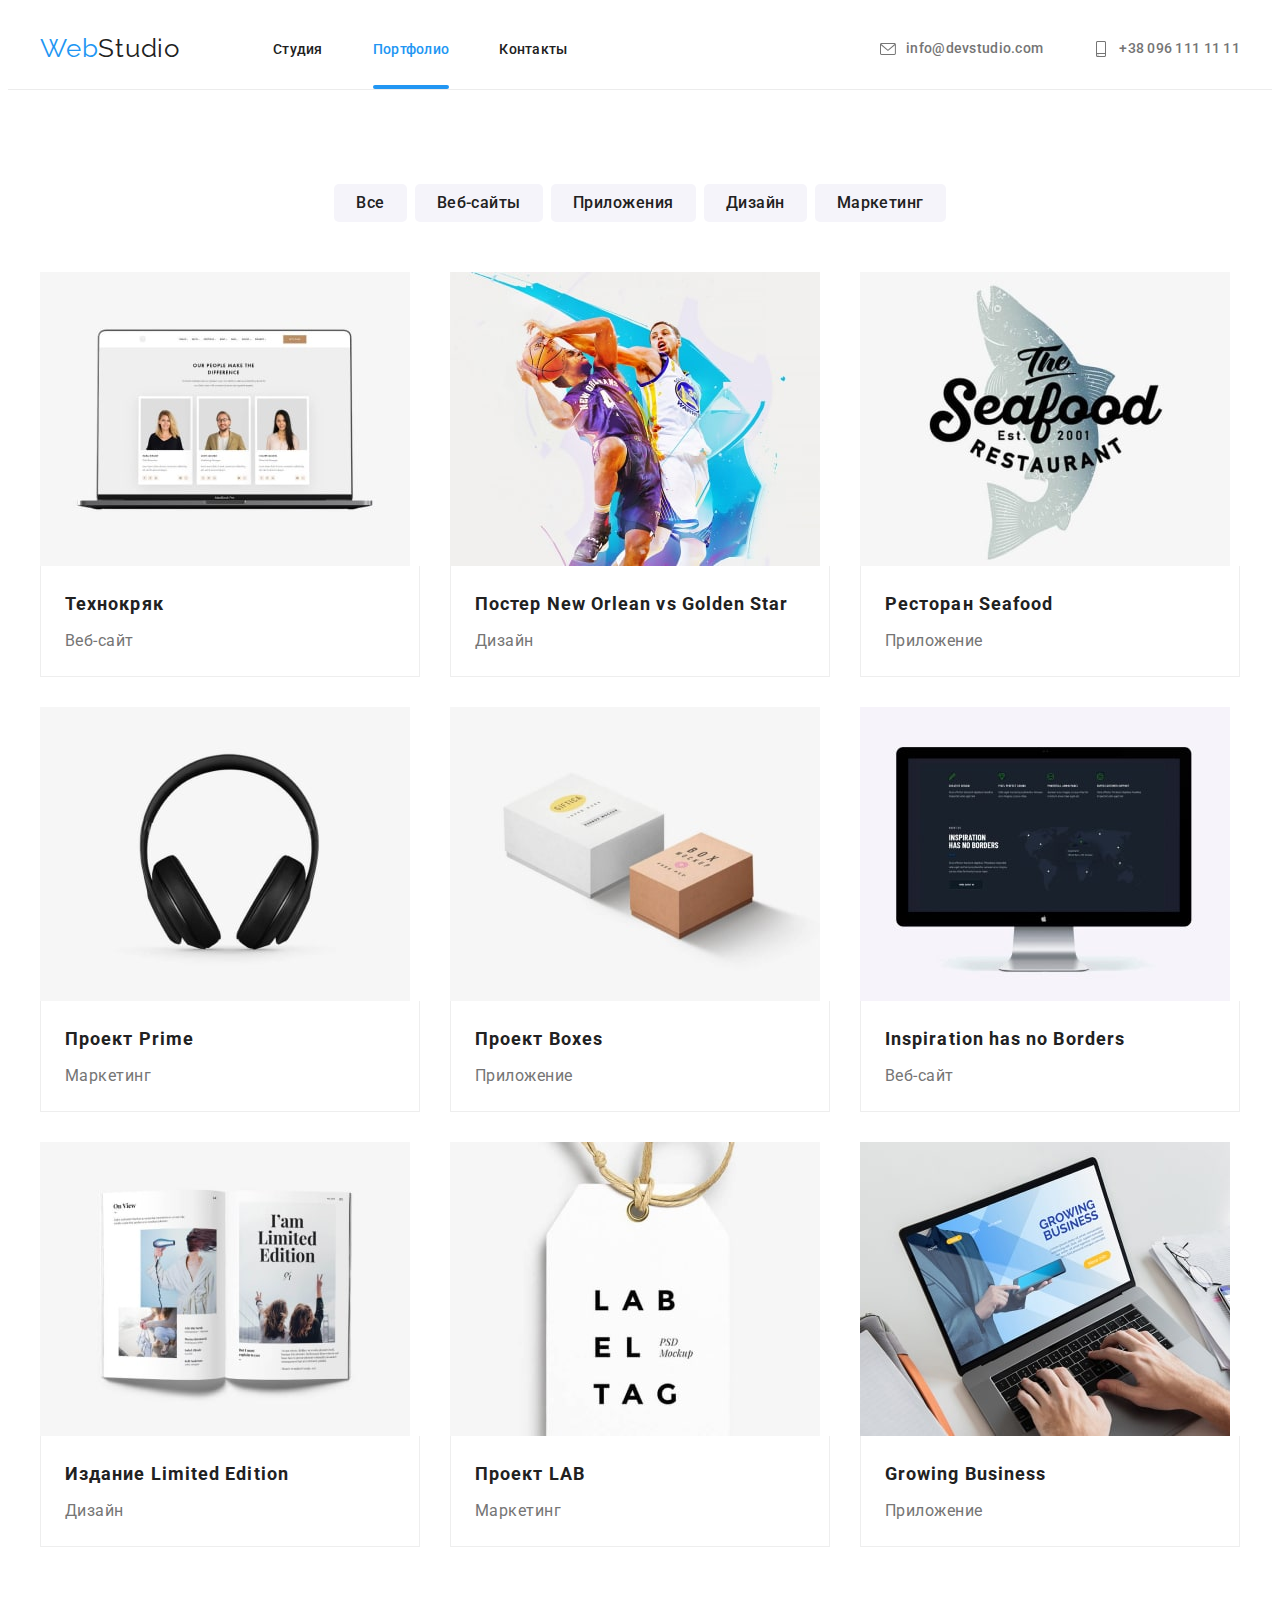
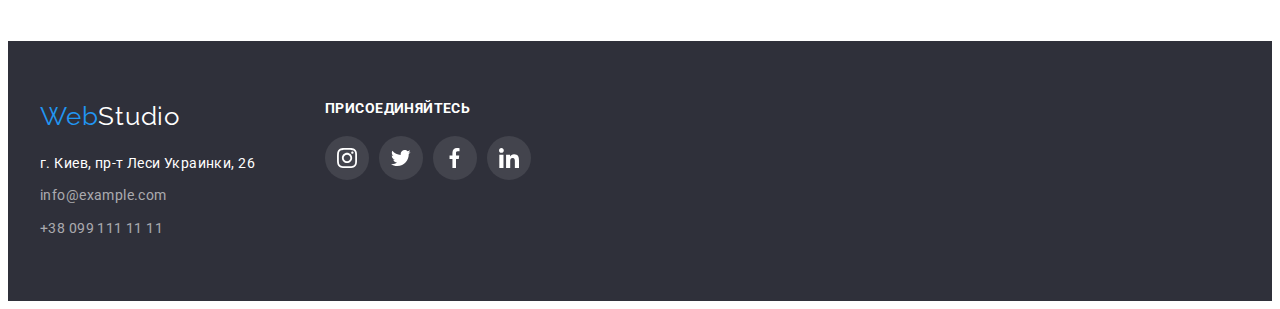
==== portfolio.html @ 11f338d6 "added files" ====
﻿<!DOCTYPE html>
<html lang="ru">
<head>
    <meta charset="UTF-8">
    <meta http-equiv="X-UA-Compatible" content="IE=edge">
    <meta name="viewport" content="width=device-width, initial-scale=1.0">
    <link rel="preconnect" href="https://fonts.googleapis.com">
    <link rel="preconnect" href="https://fonts.gstatic.com" crossorigin>
    <link href="https://fonts.googleapis.com/css2?family=Raleway:wght@700&family=Roboto:wght@400;500;700;900&display=swap" rel="stylesheet">
    <link rel="stylesheet" href="https://cdnjs.cloudflare.com/ajax/libs/modern-normalize/1.1.0/modern-normalize.min.css" integrity="sha512-wpPYUAdjBVSE4KJnH1VR1HeZfpl1ub8YT/NKx4PuQ5NmX2tKuGu6U/JRp5y+Y8XG2tV+wKQpNHVUX03MfMFn9Q==" crossorigin="anonymous" referrerpolicy="no-referrer" />
    <link rel="stylesheet" href="./css/styles.css">
    <title>Web Studio</title>
</head>
<body>
    <!-- header -->
    <header class="header header-portfolio">
       <div class="container flex-center-between">
        <nav class="navigation flex-center-between">
            <a class="logo" lang="en" href="/">Web<span>Studio</span>
            </a>
            <ul class="navigation-list">
                <li class="navigation-item"><a class="navigation-link" href="index.html">Студия</a></li>
                <li class="navigation-item"><a class="navigation-link active" href="portfolio.html">Портфолио</a></li>
                <li class="navigation-item"><a class="navigation-link" href="">Контакты</a></li>
            </ul>
            </nav>
            <div class="connection flex">
                <a class="connection-link" href="mailto:info@devstudio.com">
                    <svg class="connection-icon">
                        <use href="./images/symbol-defs.svg#icon-gray-mail"></use>
                    </svg>
                    <span>info@devstudio.com</span></a>
                <a class="connection-link" href="tel:+380961111111">
                    <svg class="connection-icon">
                        <use href="./images/symbol-defs.svg#icon-gray-smartphone"></use>
                    </svg>
                    <span>+38 096 111 11 11</span></a>
            </div>
       </div>
    </header>
    <!-- main -->
    <main>
        <section class="works section">
            <div class="container">
                <ul class="works-tabs flex-center">
                    <li class="works-tab"><button class="works-button" type="button">Все</button></li>
                    <li class="works-tab"><button class="works-button" type="button">Веб-сайты</button></li>
                    <li class="works-tab"><button class="works-button" type="button">Приложения</button></li>
                    <li class="works-tab"><button class="works-button" type="button">Дизайн</button></li>
                    <li class="works-tab"><button class="works-button" type="button">Маркетинг</button></li>
                </ul>
                <ul class="works-list">
                    <li class="works-item">
                        <a class="works-link" href="">
                        <div class="works-block">
                            <img class="works-img" src="./images/one.jpg" alt="проэкт" width="370">
                            <div class="works-descr">
                                Ресурс предлагает комплексные предложения с разным уровнем функционала и сервисов. Все это позволит посетителю получить исчерпывающие сведения о компании или частном лице.
                            </div>
                        </div>
                       <div class="item-content">
                        <h3 class="works-title">Технокряк</h3>
                        <p class="works-type">Веб-сайт</p>
                        </div>
                       
                        </a>
                    </li>
                    <li class="works-item">
                       <a class="works-link" href="">
                        <div class="works-block">
                            <img class="works-img" src="./images/two.jpg" alt="проэкт" width="370">
                            <div class="works-descr">
                                Ресурс предлагает комплексные предложения с разным уровнем функционала и сервисов. Все это позволит посетителю получить исчерпывающие сведения о компании или частном лице.
                            </div>
                        </div>
                        <div class="item-content">
                            <h3 class="works-title">Постер New Orlean vs Golden Star</h3>
                            <p class="works-type">Дизайн</p>
                        </div>
                        <p class="hidden">Ресурс предлагает комплексные предложения с разным уровнем функционала и сервисов. Все это позволит посетителю получить исчерпывающие сведения о компании или частном лице.</p>
                        
                       </a>
                    </li>
                    <li class="works-item">
                        <a class="works-link" href="">
                        <div class="works-block">
                            <img class="works-img" src="./images/three.jpg" alt="проэкт" width="370">
                            <div class="works-descr">
                                Ресурс предлагает комплексные предложения с разным уровнем функционала и сервисов. Все это позволит посетителю получить исчерпывающие сведения о компании или частном лице.
                            </div>
                        </div>
                       <div class="item-content">
                        <h3 class="works-title">Ресторан Seafood</h3>
                        <p class="works-type">Приложение</p>
                       </div>
                        <p class="hidden">Ресурс предлагает комплексные предложения с разным уровнем функционала и сервисов. Все это позволит посетителю получить исчерпывающие сведения о компании или частном лице.</p>
                        </a>
                    </li>
                    <li class="works-item">
                       <a class="works-link" href="">
                        <div class="works-block">
                            <img class="works-img" src="./images/four.jpg" alt="проэкт" width="370">
                            <div class="works-descr">
                                Ресурс предлагает комплексные предложения с разным уровнем функционала и сервисов. Все это позволит посетителю получить исчерпывающие сведения о компании или частном лице.
                            </div>
                        </div>
                        <div class="item-content">
                            <h3 class="works-title">Проект Prime</h3>
                            <p class="works-type">Маркетинг</p>
                        </div>
                        <p class="hidden">Ресурс предлагает комплексные предложения с разным уровнем функционала и сервисов. Все это позволит посетителю получить исчерпывающие сведения о компании или частном лице.</p>
                       </a>
                    </li>
                    <li class="works-item">
                        <a class="works-link" href="">
                        <div class="works-block">
                            <img class="works-img" src="./images/five.jpg" alt="проэкт" width="370">
                            <div class="works-descr">
                                Ресурс предлагает комплексные предложения с разным уровнем функционала и сервисов. Все это позволит посетителю получить исчерпывающие сведения о компании или частном лице.
                            </div>
                        </div>
                        <div class="item-content">
                            <h3 class="works-title">Проект Boxes</h3>
                            <p class="works-type">Приложение</p>
                        </div>
                        <p class="hidden">Ресурс предлагает комплексные предложения с разным уровнем функционала и сервисов. Все это позволит посетителю получить исчерпывающие сведения о компании или частном лице.</p>
                        </a>
                    </li>
                    <li class="works-item">
                        <a class="works-link" href="">
                        <div class="works-block">
                            <img class="works-img" src="./images/six.jpg" alt="проэкт" width="370">
                            <div class="works-descr">
                                Ресурс предлагает комплексные предложения с разным уровнем функционала и сервисов. Все это позволит посетителю получить исчерпывающие сведения о компании или частном лице.
                            </div>
                        </div>
                        <div class="item-content">
                            <h3 class="works-title">Inspiration has no Borders</h3>
                        <p class="works-type">Веб-сайт</p>
                        </div>
                        <p class="hidden">Ресурс предлагает комплексные предложения с разным уровнем функционала и сервисов. Все это позволит посетителю получить исчерпывающие сведения о компании или частном лице.</p>
                        </a>
                    </li>
                    <li class="works-item">
                        <a class="works-link" href="">
                        <div class="works-block">
                            <img class="works-img" src="./images/seven.jpg" alt="проэкт" width="370">
                            <div class="works-descr">
                                Ресурс предлагает комплексные предложения с разным уровнем функционала и сервисов. Все это позволит посетителю получить исчерпывающие сведения о компании или частном лице.
                            </div>
                        </div>
                        <div class="item-content">
                            <h3 class="works-title">Издание Limited Edition</h3>
                        <p class="works-type">Дизайн</p>
                        </div>
                        <p class="hidden">Ресурс предлагает комплексные предложения с разным уровнем функционала и сервисов. Все это позволит посетителю получить исчерпывающие сведения о компании или частном лице.</p>
                        </a>
                    </li>
                    <li class="works-item">
                        <a class="works-link" href="">
                        <div class="works-block">
                            <img class="works-img" src="./images/eight.jpg" alt="проэкт" width="370">
                            <div class="works-descr">
                                Ресурс предлагает комплексные предложения с разным уровнем функционала и сервисов. Все это позволит посетителю получить исчерпывающие сведения о компании или частном лице.
                            </div>
                        </div>
                        <div class="item-content">
                            <h3 class="works-title">Проект LAB</h3>
                        <p class="works-type">Маркетинг</p>
                        </div>
                        <p class="hidden">Ресурс предлагает комплексные предложения с разным уровнем функционала и сервисов. Все это позволит посетителю получить исчерпывающие сведения о компании или частном лице.</p>
                        </a>
                    </li>
                    <li class="works-item">
                        <a class="works-link" href="">
                        <div class="works-block">
                            <img class="works-img" src="./images/nine.jpg" alt="проэкт" width="370">
                            <div class="works-descr">
                                Ресурс предлагает комплексные предложения с разным уровнем функционала и сервисов. Все это позволит посетителю получить исчерпывающие сведения о компании или частном лице.
                            </div>
                        </div>
                        <div class="item-content">
                            <h3 class="works-title">Growing Business</h3>
                        <p class="works-type">Приложение</p>
                        </div>
                        <p class="hidden">Ресурс предлагает комплексные предложения с разным уровнем функционала и сервисов. Все это позволит посетителю получить исчерпывающие сведения о компании или частном лице.</p>
                        </a>
                    </li>
                </ul>
            </div>
        </section>
    </main>



      <!-- footer -->
   <footer class="footer">
       <div class="container flex">
        <div class="footer-contacts">
            <a class="logo footer-logo" lang="en" href="/">
            Web<span>Studio</span>
        </a>
    <address class="address">г. Киев, пр-т Леси Украинки, 26</address>
    <div class="footer-links">
        <a class="footer-link footer-link-mail" href="mailto:info@example.com">info@example.com</a>
        <a class="footer-link" href="tel:+380991111111">+38 099 111 11 11</a>
    </div>
        </div>
        <div class="footer-socials">
            <h2 class="footer-socials-header">Присоединяйтесь</h2>
            <ul class="footer-socials-list flex-center">
                <li class="footer-socials-item">
                    <a href="" class="footer-social-link">
                        <svg class="footer-social-icon">
                            <use href="./images/symbol-defs.svg#icon-instagram2"></use>
                        </svg>
                    </a>
                </li>
                <li class="footer-socials-item">
                    <a href="" class="footer-social-link">
                        <svg class="footer-social-icon">
                            <use href="./images/symbol-defs.svg#icon-twitter"></use>
                        </svg>
                    </a>
                </li>
                <li class="footer-socials-item">
                    <a href="" class="footer-social-link">
                        <svg class="footer-social-icon">
                            <use href="./images/symbol-defs.svg#icon-fb"></use>
                        </svg>
                    </a>
                </li>
                <li class="footer-socials-item">
                    <a href="" class="footer-social-link">
                        <svg class="footer-social-icon">
                            <use href="./images/symbol-defs.svg#icon-linkedin"></use>
                        </svg>
                    </a>
                </li>
            </ul>
        </div>
   
       </div>
    </footer>
</body>
</html>
---- css/styles.css ----
﻿:root {
    --brand-color: #2196F3;
    --light-font-color: #757575;
    --dark-font-color: #212121;
    --bg-color: #F5F4FA;
    --footer-bg-color: #2F303A;
}
body {
    font-family: Roboto, sans-serif;
    background-color: #ffffff;
    color: var(--dark-font-color);
}
li {
    list-style: none;
}
.second-title {

    font-size: 36px;
    line-height: 1.17;
    text-align: center;
    letter-spacing: 0.03em;
    margin-bottom: 50px;
}
.container {
    width: 1200px;
    padding-left: 15px;
    padding-right: 15px;
    margin: 0 auto;
}
h1,
h2,
h3,
h4,
h5,
h6,
p {
    margin: 0;
}
ul,
ol {
    padding-left: 0;
    margin: 0;
}
button {
    cursor: pointer;
}
img {
    display: block;
}
.flex {
    display: flex;
}
.flex-center-between {
    display: flex;
    align-items: center;
    justify-content: space-between;
}
.flex-center {
    display: flex;
    align-items: center;
}
.section {
    padding-top: 94px;
    padding-bottom: 94px;
}
/*//////////////////// header ///////////////////////*/
.header {
    padding-top: 25px;
    padding-bottom: 25px;
}
.header-portfolio {
    border-bottom: 1px solid #ECECEC;
}
.logo {
    font-family: Raleway, sans-serif;
    color: var(--brand-color);
    text-decoration: none;
    font-size: 26px;
    line-height: 1.2;
    letter-spacing: 0.03em;
}
.logo>span {
    color: var(--dark-font-color);
}

.navigation-list {
    display: flex;
    margin-left: 93px;
}
.navigation-item:not(:last-child) {
    margin-right: 50px;
}


.navigation-link {
    position: relative;
    padding-top: 32px;
    padding-bottom: 32px;
    text-decoration: none;
    color: #212121;
    font-weight: 500;
    font-size: 14px;
    line-height: 1.14;
    letter-spacing: 0.02em;
    transition: color 250ms cubic-bezier(0.4, 0, 0.2, 1);
}

.navigation-link.active {
    color: var(--brand-color);
    position: relative;
}
.active::after {
    width: 100%;
    position: absolute;
    content: '';
    display: block;
    bottom: 0;
    left: 0;
    height: 4px;
    border-radius: 2px;
    background-color: var(--brand-color);
}
.navigation-list .navigation-link:hover,
.navigation-list .navigation-link:focus {
    color: var(--brand-color);
}



.connection .connection-link {
    display: flex;
    justify-content: center;
    align-items: center;
    color: var(--light-font-color);
    text-decoration: none;
    font-weight: 500;
    font-size: 14px;
    line-height: 1.14;
    letter-spacing: 0.02em;
    fill: var(--light-font-color);
    transition: color 250ms cubic-bezier(0.4, 0, 0.2, 1),
    fill 250ms cubic-bezier(0.4, 0, 0.2, 1);
   
}
.connection-link + .connection-link {
    margin-left: 50px;
}
.connection-icon {
    display: inline-block;
    vertical-align: top;
    width: 16px;
    height: 16px;
    margin-right: 10px;
}
.connection .connection-link:hover,
.connection .connection-link:focus {
    color: var(--brand-color);
    fill: var(--brand-color);
}

/*//////////////// index - styles /////////////////////*/
/* ///////////////////////hero/////////////////////////// */
.hero {
    padding-top: 200px;
    padding-bottom: 200px;
    
    
}
.overlay {
    height: 600px;
    max-width: 1600px;
    margin-left: auto;
    margin-right: auto;
    background: linear-gradient(180deg, 
    rgba(47, 48, 58, 0.4), 
    rgba(47, 48, 58, 0.4)) 
  ,
     url('../images/bg.jpg');
    background-size: cover;
    background-position: center;
    background-repeat: no-repeat;
}
.hero .title {
    font-weight: 900;
    font-size: 44px;
    line-height: 1.36;
    text-align: center;
    letter-spacing: 0.06em;
    text-transform: uppercase;
    color: #FFFFFF;
    margin-bottom: 30px;
    padding-left: 237px;
    padding-right: 237px;
}
.hero .hero-button {
    display: block;
    font-family: 'Roboto', sans-serif;
    color: #fff;
    background-color: var(--brand-color);
    font-weight: 700;
    font-size: 16px;
    line-height: 1.4;
    text-align: center;
    letter-spacing: 0.06em;
    width: 200px;
    height: 50px;
    cursor: pointer;
    border: none;
    border-radius: 5px;
    margin: 0 auto;
    
}
/*////////////////// benefits////////////////////// */
.benefits {
    background-color: #ffffff;
    
}
.visually-hidden { 
    position: absolute; 
    width: 1px; 
    height: 1px; 
    margin: -1px; 
    border: 0; 
    padding: 0; 
    white-space: nowrap; 
    clip-path: inset(100%); 
    clip: rect(0 0 0 0); 
    overflow: hidden; 
} 
.benefits-list {
    margin-right: -30px;
}
.benefits-icon {
    display: flex;
    justify-content: center;
    align-items: center;
    height: 120px;
    background-color: #F5F4FA;
    border-radius: 4px;
    margin-bottom: 30px;
}
.benefits-ic {
    width: 70px;
    height: 70px;
}
.benefits .benefits-item {
    width: calc(100% / 4 - 30px);
    margin-right: 30px;
}
.benefits .benefits-title {
    font-size: 14px;
    line-height: 1.14;
    letter-spacing: 0.03em;
    text-transform: uppercase;
    margin-bottom: 10px;
}
.benefits .benefits-descr {
    font-size: 14px;
    line-height: 1.7;
    letter-spacing: 0.03em;
    color: var(--light-font-color);
}
/*///////////////////// specifics///////////////////////// */
.specifics {
    padding-bottom: 94px;
}
.specifics-list {
    margin-left: -30px;
}
.specifics-item {
    list-style: none;
    width: calc(100% / 3 - 30px);
    margin-left: 30px;
}
.specifics-title {
    display: flex;
    align-items: center;
    justify-content: center;
    position: absolute;
    bottom: 0;
    left: 0;
    width: 100%;
    height: 70px;
    font-size: 14px;
    line-height: 1.14;
    font-weight: 700;
    letter-spacing: 0.03em;
    text-transform: uppercase;
    color: #FFFFFF;
    background-color: rgba(47, 48, 58, 0.8);
}
.specifics-link {
    height: 294px;
    position: relative;
    display: block;
    
}
/*////////////////////// team/////////////////////////// */
.team {
    background-color: var(--bg-color);
}
.team-item {
    padding-bottom: 30px;
    background-color: #fff;
    box-shadow: 0px 1px 3px rgba(0, 0, 0, 0.12), 0px 1px 1px rgba(0, 0, 0, 0.14), 0px 2px 1px rgba(0, 0, 0, 0.2);
    border-radius: 0px 0px 4px 4px;
}
.team-img {
    margin-bottom: 30px;
}
.team-title {
    font-weight: 500;
    font-size: 16px;
    line-height: 1.19;
    text-align: center;
    letter-spacing: 0.03em;
    margin-bottom: 10px;
}
.team-descr {
    font-size: 16px;
    line-height: 1.19;
    text-align: center;
    letter-spacing: 0.03em;
    color: var(--light-font-color);
    margin-bottom: 16px;
}
.team-socials-list {
    padding-left: 32px;
    padding-right: 32px;
}
.team-socials-icon {
    width: 20px;
    height: 20px;
}
.team-socials-link {
    display: flex;
    justify-content: center;
    align-items: center;
    border-radius: 50px;
    width: 44px;
    height: 44px;
    fill: #AFB1B8;
    transition: background-color 250ms cubic-bezier(0.4, 0, 0.2, 1),
    fill 250ms cubic-bezier(0.4, 0, 0.2, 1);
}
.team-socials-link:hover,
.team-socials-link:focus {
    background-color: var(--brand-color);
    fill: #fff;
}
/* //////////////clients///////////////////// */
.clients {
    background-color: #ffffff;
}
.clients-list {
    display: flex;
    align-items: center;
    margin-right: -30px;
}
.clients-item {
    width: calc(100% / 6 - 30px);
    margin-right: 30px;
   
}
.clients-icon {
    width: 106px;
    height: 60px;
}
.clients-link {
    display: flex;
    justify-content: center;
    align-items: center;
    height: 92px;
    border: 1px solid rgba(175, 177, 184, 1);
    border-radius: 4px;
    fill: #afb1b8;
    transition: border-color 250ms cubic-bezier(0.4, 0, 0.2, 1),
    fill 250ms cubic-bezier(0.4, 0, 0.2, 1);
}
.clients-link:hover,
.clients-link:focus {
    fill: var(--brand-color);
    border-color: var(--brand-color);
}
/*////////////// portfolio ///////////////////*/

.works-button {
    font-family: Roboto, sans-serif;
    font-weight: 500;
    font-size: 16px;
    line-height: 1.6;
    text-align: center;
    letter-spacing: 0.03em;
    color: var(--dark-font-color);
    border: none;
    padding: 6px 22px;
    cursor: pointer;
    background-color: var(--bg-color);
    border-radius: 5px;
    transition: background-color 250ms cubic-bezier(0.4, 0, 0.2, 1),
     color 250ms cubic-bezier(0.4, 0, 0.2, 1),
     box-shadow 250ms cubic-bezier(0.4, 0, 0.2, 1);
}
.works-button:hover,
.works-button:focus {
    background-color: var(--brand-color);
    color: #ffffff;
    box-shadow: 0px 3px 1px rgba(0, 0, 0, 0.1), 0px 1px 2px rgba(0, 0, 0, 0.08), 0px 2px 2px rgba(0, 0, 0, 0.12);
}
.works-tabs {
    margin-bottom: 50px;
    justify-content: center;
}
.works-tab:not(:last-child) {
    margin-right: 8px;
}
.works-block {
    position: relative;
    height: 294px;
    overflow: hidden;
    
}
.works-descr {
    position: absolute;
    background-color: rgba(33, 150, 243, 0.9);
    top: 0;
    left: 0;
    width: 100%;
    height: 100%;
    padding: 63px 24px;
    font-weight: 400;
    font-size: 18px;
    line-height: 1.55;
    letter-spacing: 0.03em;
    color: #FFFFFF;
    transform: translateY(100%);
    transition: transform 250ms cubic-bezier(0.4, 0, 0.2, 1);
}
.works-item:hover .works-descr,
.works-item:focus .works-descr {
    transform: translateY(0);
}
.item-content {
    border-bottom: 1px solid rgba(238, 238, 238, 1);
    border-left: 1px solid rgba(238, 238, 238, 1);
    border-right: 1px solid rgba(238, 238, 238, 1);
    padding: 20px 24px;
}
.works-item {
    position: relative;
    width: calc(100% / 3 - 30px);
    margin-left: 30px;
    margin-bottom: 30px;
}
.works-item:hover,
.works-item:focus {
    box-shadow: 0px 1px 1px rgba(0, 0, 0, 0.12), 0px 4px 4px rgba(0, 0, 0, 0.06), 1px 4px 6px rgba(0, 0, 0, 0.16);
}
.works-list {
    flex-wrap: wrap;
    display: flex;
    margin-left: -30px;
    margin-bottom: -30px;
    
}
.works-title {
    color: var(--dark-font-color);
    font-size: 18px;
    line-height: 2;
    letter-spacing: 0.06em;
    margin-bottom: 4px;
}
.works-link {
    text-decoration: none;
}
.works-type {
    font-size: 16px;
    line-height: 1.87;
    letter-spacing: 0.03em;
    color: var(--light-font-color);
    
}
.works .hidden {
    display: none;
    position: absolute;
    top: 0;
    font-size: 18px;
    line-height: 1.55;
    letter-spacing: 0.03em;
    color: #FFFFFF;
    background: rgba(33, 150, 243, 0.9);
    padding: 63px 24px;
}

/*//////////////////////// footer ///////////////////////////*/
.footer {
    background-color: var(--footer-bg-color);
    background-size: cover;
    width: 100%;
    padding-top: 60px;
    padding-bottom: 60px;
}
.footer-contacts {
    margin-right: 70px;
}
.footer .address {
    font-weight: 400;
    font-size: 14px;
    line-height: 1.7;
    letter-spacing: 0.03em;
    color: #FFFFFF;
    font-style: normal;
    margin-bottom: 9px;
    margin-top: 20px;
}
.footer span {
    color: #ffffff;
}
.footer .footer-link {
    display: block;
    font-weight: 400;
    font-size: 14px;
    line-height: 1.7;
    letter-spacing: 0.03em;
    color: rgba(255, 255, 255, 0.6);
    text-decoration: none;
}
.footer-link-mail {
    margin-bottom: 9px;
}
.footer-socials-header {
    font-size: 14px;
    line-height: 1.14;
    letter-spacing: 0.03em;
    text-transform: uppercase;
    color: #FFFFFF;
    margin-bottom: 20px;
}
.footer-socials-item:not(:last-child) {
    margin-right: 10px;
}
.footer-social-icon {
    width: 20px;
    height: 20px;
}
.footer-social-link {
    display: flex;
    justify-content: center;
    align-items: center;
    background-color: #43444D;
    border-radius: 50px;
    width: 44px;
    height: 44px;
    
    fill: #fff;
    transition: background-color 250ms cubic-bezier(0.4, 0, 0.2, 1);
}
.footer-social-link:hover,
.footer-social-link:focus {
    background-color: var(--brand-color);
}

.backdrop {
    position: fixed;
    top: 0;
    left: 0;
    width: 100%;
    height: 100%;
    background: rgba(0, 0, 0, 0.2);
    opacity: 1;
    transition: opacity 250ms cubic-bezier(0.4, 0, 0.2, 1);
}
.backdrop.is-hidden {
    opacity: 0;
    pointer-events: none;
}
.backdrop.is-hidden .modal {
    transform: translate(-50%, -50%) scale(1.1);
}
.modal {
    position: absolute;
    top: 50%;
    left: 50%;
    transform: translate(-50%, -50%) scale(1);

    min-height: 581px;
    min-width: 528px;

    background-color: #fff;
    transition: transform 250ms cubic-bezier(0.4, 0, 0.2, 1);
}

.close {
position: absolute;

top: 8px;
right: 8px;
width: 30px;
height: 30px;
cursor: pointer;
border: 1px solid rgba(0, 0, 0, 0.1);
border-radius: 50%;
transition: border 250ms cubic-bezier(0.4, 0, 0.2, 1);
}
.close:hover {
    border: 1px solid rgba(0, 0, 0, 0.5);
}
.close::before, .close::after {
position: absolute;
content: ' ';
height: 11px;
width: 2px;
background-color: #000;
top: 50%;
left: 50%;

}
.close:before {
transform: translate(-50%, -50%) rotate(45deg);
}
.close:after {
transform: translate(-50%, -50%) rotate(-45deg);
}
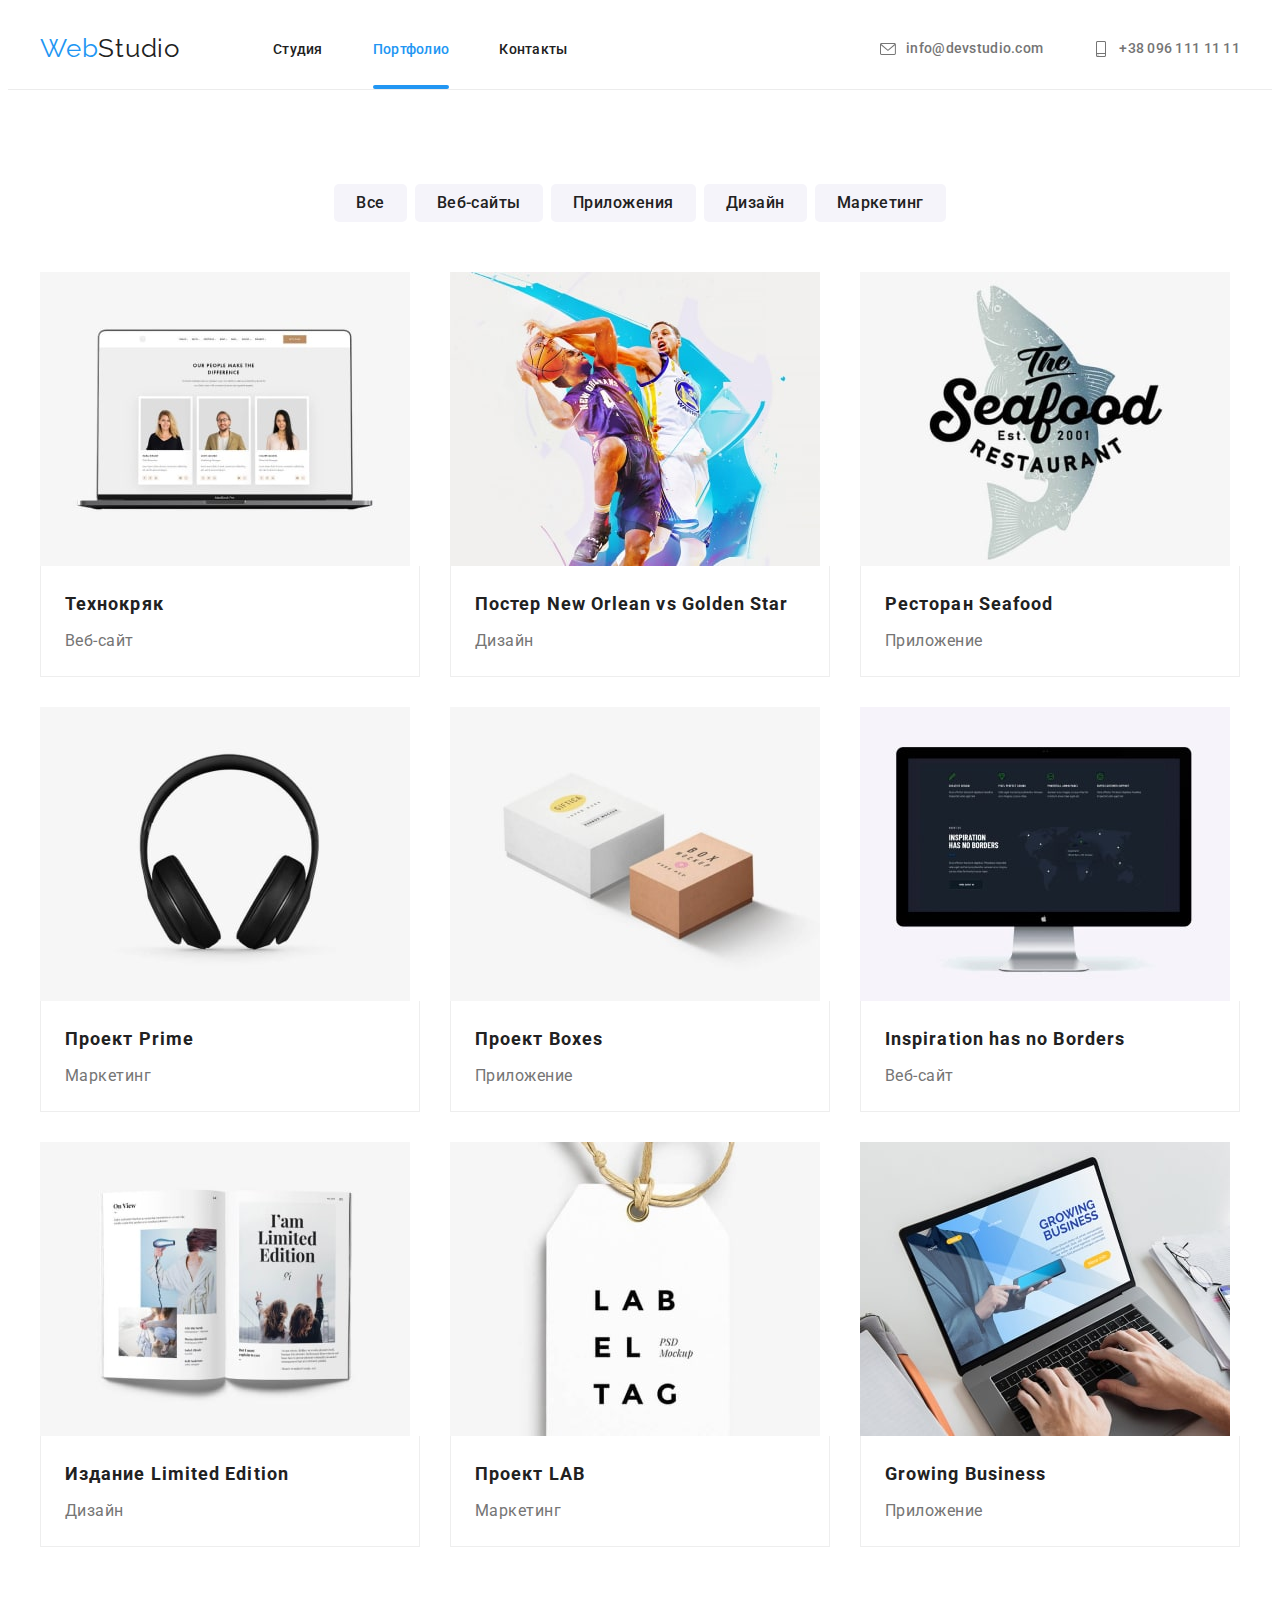
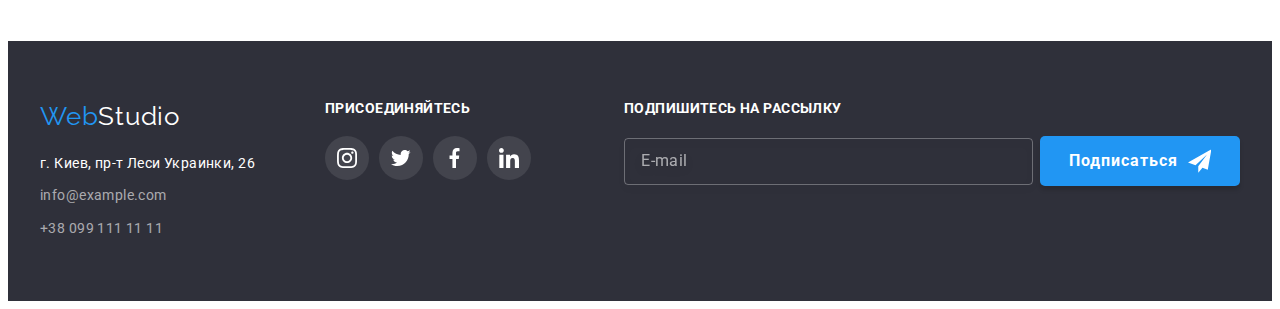
==== commit 3efdcfb5: "add changes to portfolio.html" ====
--- a/portfolio.html
+++ b/portfolio.html
@@ -194,7 +194,7 @@
 
 
       <!-- footer -->
-   <footer class="footer">
+  <footer class="footer">
        <div class="container flex">
         <div class="footer-contacts">
             <a class="logo footer-logo" lang="en" href="/">
@@ -207,7 +207,7 @@
     </div>
         </div>
         <div class="footer-socials">
-            <h2 class="footer-socials-header">Присоединяйтесь</h2>
+            <h2 class="footer-header">Присоединяйтесь</h2>
             <ul class="footer-socials-list flex-center">
                 <li class="footer-socials-item">
                     <a href="" class="footer-social-link">
@@ -239,7 +239,21 @@
                 </li>
             </ul>
         </div>
-   
+        <div class="footer-subscribe">
+            <form class="subscribe-form">
+                <h2 class="footer-header">Подпишитесь на рассылку</h2>
+               <div class="footer-blocks">
+                    <input class="footer-input" type="" name="subscribe" placeholder="E-mail">
+                    <button class="button footer-button" type="submit">
+                    Подписаться
+                    <svg class="button-icon">
+                        <use href="images/symbol-defs.svg#icon-paper-plane"></use>
+                    </svg>
+                    </button>
+               </div>
+            
+            </form>
+        </div>
        </div>
     </footer>
 </body>
--- a/css/styles.css
+++ b/css/styles.css
@@ -192,7 +192,7 @@
     padding-left: 237px;
     padding-right: 237px;
 }
-.hero .hero-button {
+.button {
     display: block;
     font-family: 'Roboto', sans-serif;
     color: #fff;
@@ -210,6 +210,9 @@
     margin: 0 auto;
     
 }
+.hero-button {
+    box-shadow: 0px 4px 4px rgba(0, 0, 0, 0.15);
+}
 /*////////////////// benefits////////////////////// */
 .benefits {
     background-color: #ffffff;
@@ -528,13 +531,16 @@
 .footer-link-mail {
     margin-bottom: 9px;
 }
-.footer-socials-header {
+.footer-header {
     font-size: 14px;
     line-height: 1.14;
     letter-spacing: 0.03em;
     text-transform: uppercase;
     color: #FFFFFF;
     margin-bottom: 20px;
+}
+.footer-socials {
+    margin-right: 93px;
 }
 .footer-socials-item:not(:last-child) {
     margin-right: 10px;
@@ -559,7 +565,48 @@
 .footer-social-link:focus {
     background-color: var(--brand-color);
 }
-
+.footer-subscribe {
+    flex-grow: 1;
+}
+.footer-blocks {
+    display: flex;
+    align-items: center;
+}
+
+.footer-input {
+    width: 100%;
+    margin-right: 7px;
+    padding: 15px 16px;
+    background-color: transparent;
+    border: 1px solid rgba(255, 255, 255, 0.3);
+    box-sizing: border-box;
+    color: #fff;
+    filter: drop-shadow(0px 4px 4px rgba(0, 0, 0, 0.15));
+    border-radius: 4px;
+}
+.footer-input:focus {
+    outline: 1px solid white;
+}
+.footer-input::placeholder {
+    font-family: 'Roboto', sans-serif;
+    letter-spacing: 0.03em;
+    font-size: 16px;
+    font-weight: 400;
+    line-height: 1.25;
+    color: rgba(255, 255, 255, 0.6);
+}
+.footer-button {
+    padding: 10px 29px;
+    display: inline-flex;
+    align-items: center;
+    justify-content: center;
+    box-shadow: 0px 4px 4px rgba(0, 0, 0, 0.15);
+}
+.button-icon {
+    width: 24px;
+    height: 24px;
+    margin-left: 10px;
+}
 .backdrop {
     position: fixed;
     top: 0;
@@ -578,6 +625,7 @@
     transform: translate(-50%, -50%) scale(1.1);
 }
 .modal {
+    padding: 40px;
     position: absolute;
     top: 50%;
     left: 50%;
@@ -586,34 +634,162 @@
     min-height: 581px;
     min-width: 528px;
 
+    box-shadow: 0px 1px 3px rgba(0, 0, 0, 0.12), 0px 1px 1px rgba(0, 0, 0, 0.14), 0px 2px 1px rgba(0, 0, 0, 0.2);
+    border-radius: 4px;
     background-color: #fff;
     transition: transform 250ms cubic-bezier(0.4, 0, 0.2, 1);
 }
-
+.modal-title {
+    font-size: 20px;
+    line-height: 1.15;
+    text-align: center;
+    letter-spacing: 0.03em;
+    color: var(--dark-font-color);
+}
+.modal-label {
+    display: block;
+    position: relative;
+    
+}
+.modal-label:not(:first-child) {
+    margin-top: 28px;
+}
+.modal-span{
+    position: absolute;
+    top: -18px;
+    font-weight: 400;
+    font-size: 12px;
+    line-height: 1.16;
+    letter-spacing: 0.01em;
+    color: #757575;
+}
+.modal-input {
+    width: 100%;
+    padding: 11px 12px;
+    padding-left: 42px;
+    font-size: 16px;
+    color: var(--dark-font-color);
+    outline: 1px solid rgba(33, 33, 33, 0.2);
+    border-radius: 4px;
+    border: none;
+    transition: outline 250ms cubic-bezier(0.4, 0, 0.2, 1);
+}
+.modal-input:focus + .modal-icon {
+    fill: var(--brand-color);
+}
+.modal-input:focus {
+    outline:1px solid var(--brand-color);
+    border: none;
+}
+.modal-icon {
+    position: absolute;
+    top: 50%;
+    left: 12px;
+    transform: translateY(-50%) ;
+    width: 18px;
+    height: 18px;
+    fill: #000;
+    transition: fill 250ms cubic-bezier(0.4, 0, 0.2, 1);
+}
+
+.modal-textarea {
+    width: 100%;
+    min-height: 120px;
+    padding: 11px 12px;
+    font-size: 16px;
+    resize: none;
+    color: var(--dark-font-color);
+    outline: 1px solid rgba(33, 33, 33, 0.2);
+    border-radius: 4px;
+    border: none;
+    transition: outline 250ms cubic-bezier(0.4, 0, 0.2, 1);
+}
+.modal-textarea:focus {
+    outline:1px solid var(--brand-color);
+    border: none;
+}
+.modal-textarea::placeholder {
+    margin: 0;
+    font-weight: 400;
+    font-size: 14px;
+    line-height: 1.14;
+    letter-spacing: 0.01em;
+    color: rgba(117, 117, 117, 0.5);
+}
+.modal-button {
+    margin-top: 20px;
+    box-shadow: 0px 4px 4px rgba(0, 0, 0, 0.15);
+    transition: background-color 250ms cubic-bezier(0.4, 0, 0.2, 1);
+}
+.modal-button:hover {
+    background-color: #188CE8;
+}
+.checkbox-input {
+    -webkit-appearance: none;
+    -moz-appearance: none;
+    appearance: none;
+}
+.checkbox-label {
+    display: flex;
+    align-items: center;
+    justify-content: center;
+    margin-top: 20px;
+}
+.checkbox-icon {
+    margin-right: 7px;
+    width: 16px;
+    height: 16px;
+    border: 2px solid var(--dark-font-color);
+    border-radius: 2px;
+    background-color: #fff;
+}
+.checkbox-input:checked + .checkbox-icon {
+    border: none;
+    background-color: var(--brand-color);
+}
+.checkbox-span {
+    margin-right: 7px;
+    display: flex;
+    align-items: center;
+    justify-content: center;
+    font-weight: 400;
+    font-size: 14px;
+    line-height: 1.71;
+    letter-spacing: 0.03em;
+    color: #757575;
+}
+.checkbox-span + a {
+    font-weight: 400;
+    font-size: 14px;
+    line-height: 1.71;
+    letter-spacing: 0.03em;
+    color: var(--brand-color);
+}
 .close {
-position: absolute;
-
-top: 8px;
-right: 8px;
-width: 30px;
-height: 30px;
-cursor: pointer;
-border: 1px solid rgba(0, 0, 0, 0.1);
-border-radius: 50%;
-transition: border 250ms cubic-bezier(0.4, 0, 0.2, 1);
-}
-.close:hover {
-    border: 1px solid rgba(0, 0, 0, 0.5);
+    position: absolute;
+    top: 8px;
+    right: 8px;
+    width: 30px;
+    height: 30px;
+    cursor: pointer;
+    border: 1px solid rgba(0, 0, 0, 0.1);
+    border-radius: 50%;
+    transition: border 250ms cubic-bezier(0.4, 0, 0.2, 1);
+}
+.close:hover::before,
+.close:hover::after
+ {
+    background-color: var(--brand-color);
 }
 .close::before, .close::after {
 position: absolute;
 content: ' ';
-height: 11px;
+height: 13.57px;
 width: 2px;
 background-color: #000;
 top: 50%;
 left: 50%;
-
+transition: background-color 250ms cubic-bezier(0.4, 0, 0.2, 1);
 }
 .close:before {
 transform: translate(-50%, -50%) rotate(45deg);
